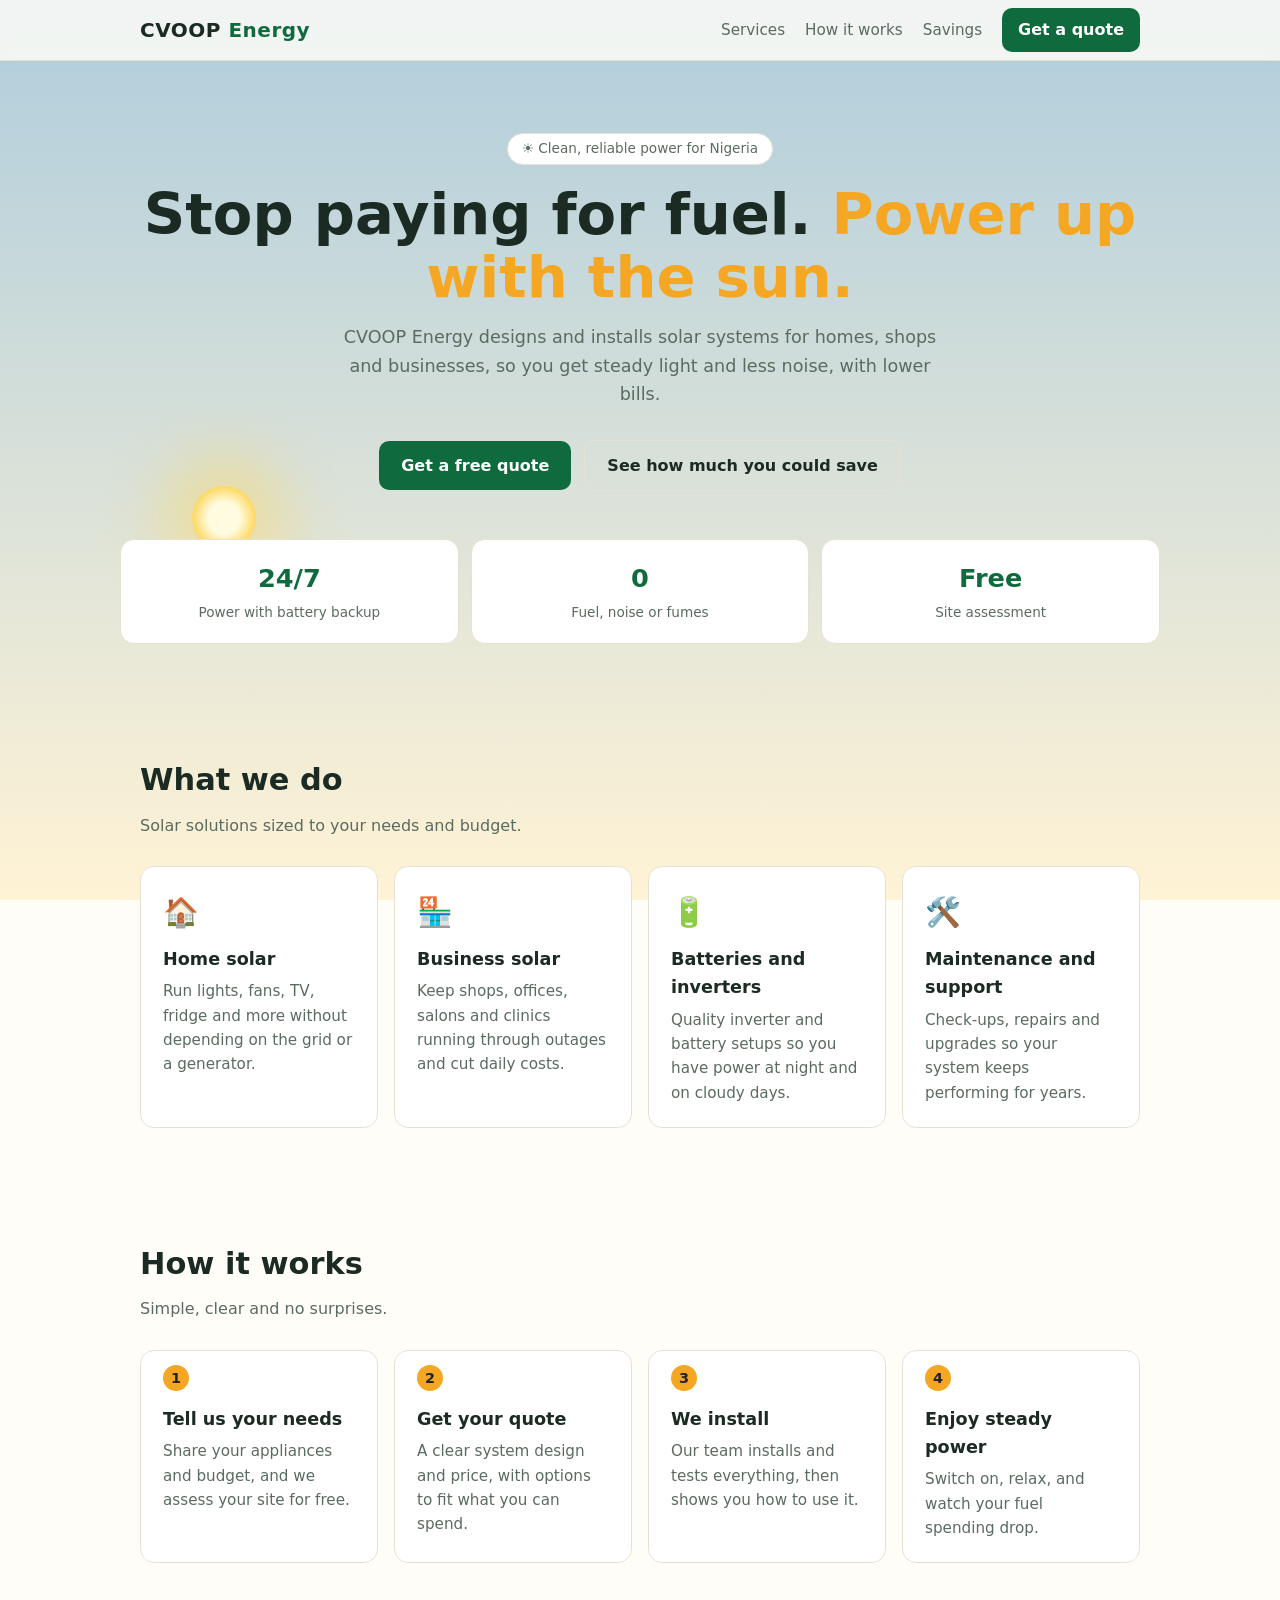
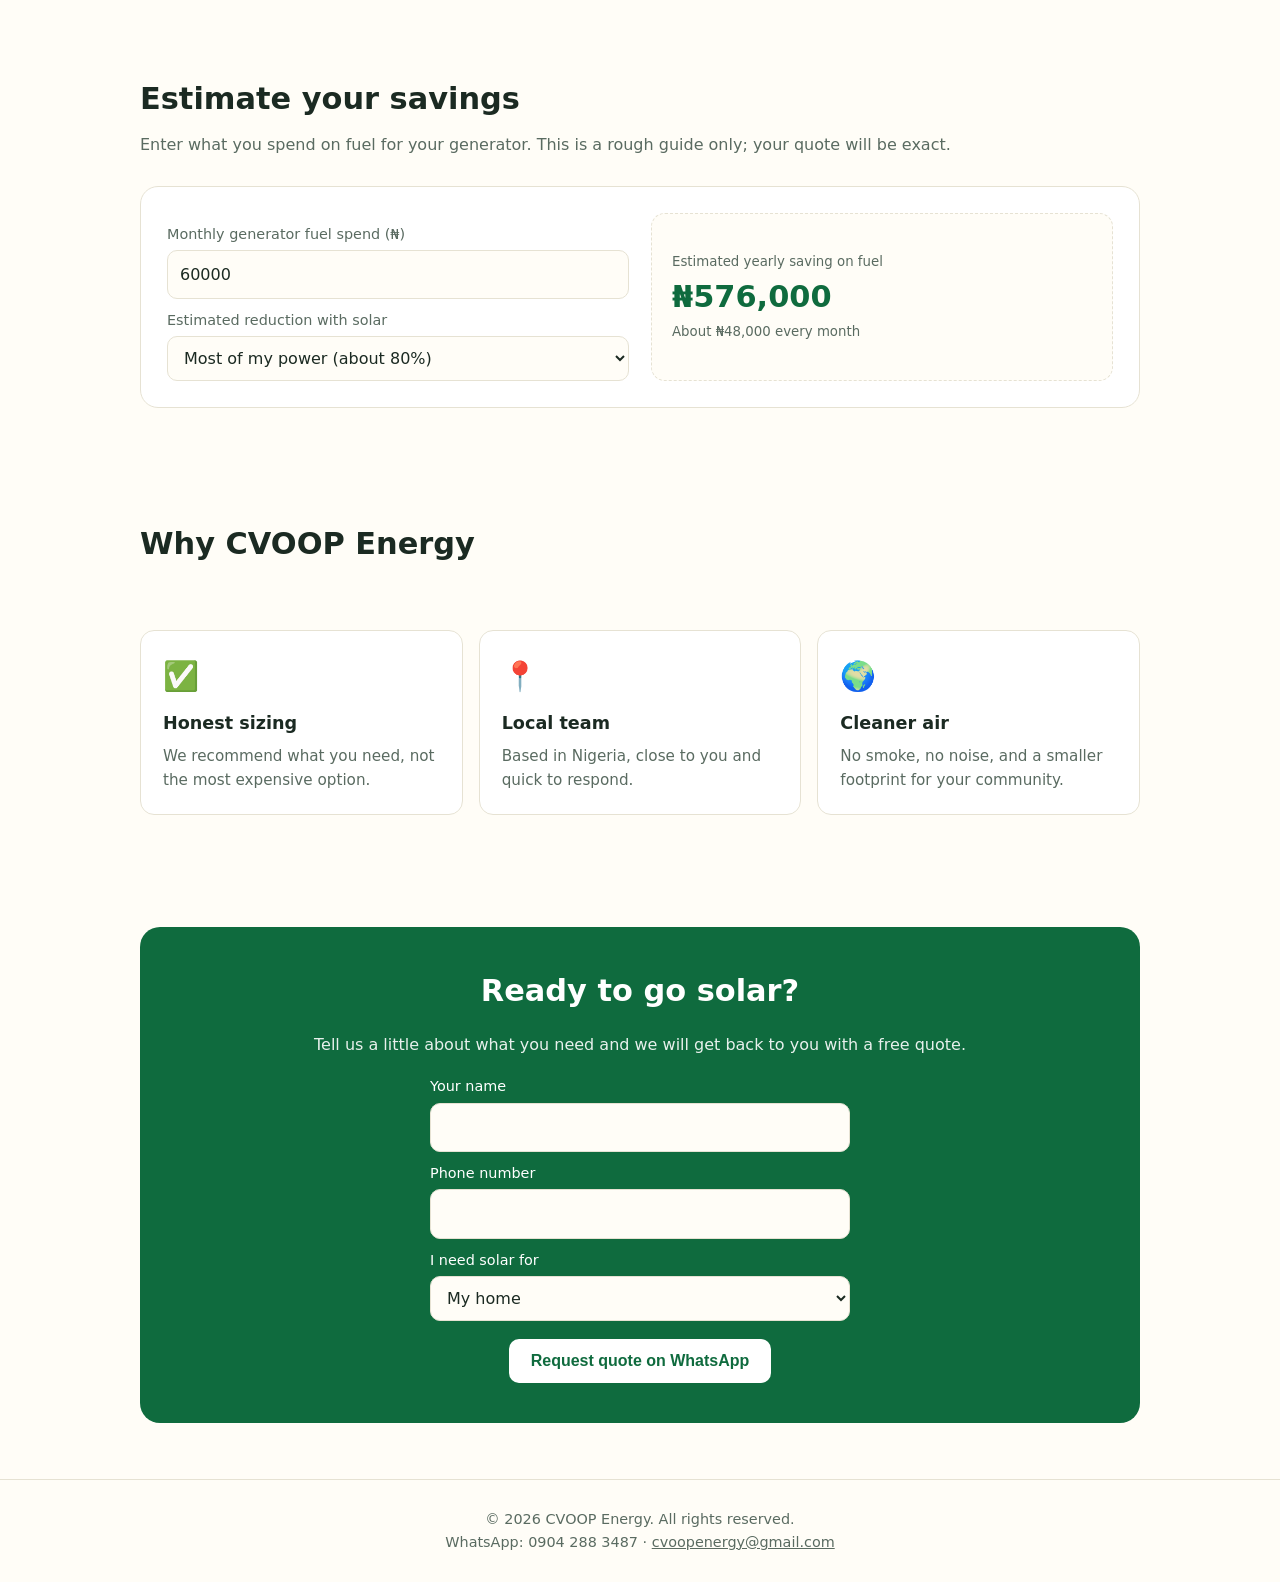
==== index.html @ 89eabb09 "Add files via upload" ====
<!DOCTYPE html>
<html lang="en">
<head>
<meta charset="utf-8">
<meta name="viewport" content="width=device-width, initial-scale=1, viewport-fit=cover">
<meta name="description" content="CVOOP Energy designs and installs solar power systems for homes and businesses. Get a free quote."><link rel="icon" href="data:image/svg+xml,%3Csvg xmlns='http://www.w3.org/2000/svg' viewBox='0 0 100 100'%3E%3Ctext y='.9em' font-size='90'%3E%E2%98%80%EF%B8%8F%3C/text%3E%3C/svg%3E"><title>CVOOP Energy | Solar Power for Homes and Businesses</title>
<style>
:root{--bg:#fffdf7;--surface:#ffffff;--text:#1b2a22;--muted:#5a6b61;--brand:#0f6b3e;--brand-d:#0a4d2c;--sun:#f5a623;--line:#e6e2d3;--on-brand:#ffffff;box-sizing:border-box;padding-top:env(safe-area-inset-top,0px);padding-bottom:env(safe-area-inset-bottom,0px)}
@media (prefers-color-scheme:dark){:root:not([data-theme="light"]){--bg:#0e1511;--surface:#16211b;--text:#eaf2ec;--muted:#9bb0a3;--brand:#3fbf7f;--brand-d:#2fa56a;--sun:#f7b84a;--line:#25352c;--on-brand:#06210f}}
:root[data-theme="dark"]{--bg:#0e1511;--surface:#16211b;--text:#eaf2ec;--muted:#9bb0a3;--brand:#3fbf7f;--brand-d:#2fa56a;--sun:#f7b84a;--line:#25352c;--on-brand:#06210f}
html{scroll-padding-top:env(safe-area-inset-top,0px);scroll-behavior:smooth}
*{box-sizing:border-box}
body{margin:0;background:transparent;color:var(--text);font-family:system-ui,-apple-system,"Segoe UI",Roboto,sans-serif;line-height:1.6}
.wrap{max-width:1040px;margin:0 auto;padding:0 20px}
header{position:sticky;top:env(safe-area-inset-top,0px);background:color-mix(in srgb,var(--bg) 82%,transparent);-webkit-backdrop-filter:blur(8px);backdrop-filter:blur(8px);border-bottom:1px solid var(--line);z-index:5}
nav{display:flex;align-items:center;justify-content:space-between;height:60px}
.logo{font-weight:800;font-size:1.25rem;letter-spacing:.5px;color:var(--text);text-decoration:none}
.logo span{color:var(--brand)}
nav a.link{color:var(--muted);text-decoration:none;margin-left:20px;font-size:.95rem}
@media(max-width:640px){nav a.link{display:none}}
.btn{display:inline-block;background:var(--brand);color:var(--on-brand);padding:12px 22px;border-radius:10px;font-weight:600;text-decoration:none;border:0;cursor:pointer;font-size:1rem}
.btn:hover{background:var(--brand-d)}
.btn.alt{background:transparent;color:var(--text);border:1px solid var(--line)}
.hero{padding:72px 0 56px;text-align:center}
.tag{display:inline-block;background:var(--surface);border:1px solid var(--line);padding:4px 14px;border-radius:99px;font-size:.85rem;color:var(--muted)}
h1{font-size:clamp(2.1rem,6vw,3.6rem);line-height:1.1;margin:18px 0 14px}
h1 em{font-style:normal;color:var(--sun)}
.hero p{max-width:600px;margin:0 auto 28px;color:var(--muted);font-size:1.1rem}
.hero .btn{margin:4px}
.stats{display:grid;grid-template-columns:repeat(3,1fr);gap:12px;margin-top:44px}
.stat{background:var(--surface);border:1px solid var(--line);border-radius:14px;padding:18px}
.stat b{display:block;font-size:1.6rem;color:var(--brand)}
.stat span{font-size:.85rem;color:var(--muted)}
section{padding:56px 0}
h2{font-size:1.9rem;margin:0 0 8px}
.sub{color:var(--muted);margin:0 0 28px}
.grid{display:grid;grid-template-columns:repeat(auto-fit,minmax(230px,1fr));gap:16px}
.card{background:var(--surface);border:1px solid var(--line);border-radius:14px;padding:22px}
.card .ic{font-size:1.8rem}
.card h3{margin:10px 0 6px;font-size:1.1rem}
.card p{margin:0;color:var(--muted);font-size:.95rem}
.steps{counter-reset:s}
.steps .card{position:relative;padding-top:44px}
.steps .card::before{counter-increment:s;content:counter(s);position:absolute;top:14px;left:22px;width:26px;height:26px;border-radius:50%;background:var(--sun);color:#222;font-weight:700;display:grid;place-items:center;font-size:.9rem}
.calc{background:var(--surface);border:1px solid var(--line);border-radius:18px;padding:26px;display:grid;gap:22px;grid-template-columns:1fr 1fr}
@media(max-width:700px){.calc{grid-template-columns:1fr}}
label{display:block;font-size:.9rem;color:var(--muted);margin:10px 0 4px}
input,select,textarea{width:100%;padding:11px 12px;border-radius:10px;border:1px solid var(--line);background:var(--bg);color:var(--text);font:inherit}
.out{background:var(--bg);border:1px dashed var(--line);border-radius:14px;padding:20px;display:flex;flex-direction:column;justify-content:center}
.out b{font-size:1.9rem;color:var(--brand)}
.out small{color:var(--muted)}
.cta{background:var(--brand);color:var(--on-brand);border-radius:20px;padding:40px 24px;text-align:center}
.cta p{opacity:.9}
.cta .btn{background:var(--on-brand);color:var(--brand)}
footer{border-top:1px solid var(--line);padding:28px 0;color:var(--muted);font-size:.9rem;text-align:center}
[hidden]{display:none!important}
body[data-view="projects"] main>*:not(#projects){display:none}
body[data-view="admin"] main>*:not(#admin):not(#locked){display:none}
body[data-view="home"] #projects,body[data-view="home"] #admin,body[data-view="home"] #locked,body[data-view="projects"] #locked,body[data-view="projects"] #admin{display:none}
.proj h3{margin:0 0 4px}.meta{color:var(--muted);font-size:.85rem;margin-bottom:8px}.proj details{margin-top:12px}.proj summary{cursor:pointer;color:var(--brand);font-weight:600}.tw{overflow-x:auto}table.beme{width:100%;border-collapse:collapse;font-size:.85rem;margin-top:8px}table.beme th,table.beme td{border-bottom:1px solid var(--line);padding:6px;text-align:left;white-space:nowrap}.acts{display:flex;gap:8px;margin-top:12px;flex-wrap:wrap}.btn.sm{padding:6px 12px;font-size:.85rem}.adm{background:var(--surface);border:1px solid var(--line);border-radius:18px;padding:24px}.row{display:grid;grid-template-columns:2fr .8fr .7fr .9fr auto;gap:6px;margin-top:6px}.two{display:grid;grid-template-columns:1fr 1fr;gap:10px}@media(max-width:700px){.row{grid-template-columns:1fr 1fr}.row .it{grid-column:1/-1}.two{grid-template-columns:1fr}}
html{background:var(--bg)}
#sky{position:fixed;inset:0;z-index:-1;overflow:hidden;pointer-events:none;background:linear-gradient(#9edbff,#fff4d6)}
#sun,#moon{position:absolute;border-radius:50%;transform:translate(-50%,-50%)}
#sun{width:64px;height:64px;background:radial-gradient(circle,#fffbe0 0 35%,#ffd65a 72%);box-shadow:0 0 60px 30px rgba(255,214,90,.45)}
#moon{width:46px;height:46px;background:#f3f1e6;box-shadow:0 0 30px 8px rgba(220,225,255,.3),inset -12px -6px 0 0 #c9c7b8;opacity:0}
.star{position:absolute;width:2px;height:2px;border-radius:50%;background:#fff}
#cyc{position:fixed;right:14px;bottom:calc(14px + env(safe-area-inset-bottom,0px));z-index:6;background:var(--surface);color:var(--text)}
.card,.stat,.calc,.adm,.out,input,select,textarea,header{transition:background-color .8s,border-color .8s,color .8s}
body{transition:color .8s}
html{-webkit-text-size-adjust:100%}
input,select,textarea{font-size:16px}
.btn{min-height:44px;display:inline-flex;align-items:center;justify-content:center}
.btn.sm{min-height:40px}
.menu{display:none;background:none;border:1px solid var(--line);color:var(--text);border-radius:10px;width:44px;height:44px;font-size:1.3rem;cursor:pointer}
@media(max-width:640px){
.wrap{padding:0 16px}
.menu{display:inline-block}
nav .navlinks{display:none;position:absolute;left:0;right:0;top:100%;background:var(--bg);border-bottom:1px solid var(--line);padding:6px 16px 16px;flex-direction:column}
nav .navlinks.open{display:flex}
nav .navlinks a.link:not([hidden]){display:block!important;margin:0;padding:14px 0;font-size:1.05rem;border-bottom:1px solid var(--line)}
nav .navlinks .btn{margin:14px 0 0!important;padding:12px 16px!important}
.hero{padding:44px 0 36px}
.hero .btn{display:flex;width:100%;margin:10px 0}
.stats{gap:8px;margin-top:32px}.stat{padding:12px 6px}.stat b{font-size:1.3rem}.stat span{font-size:.75rem}
section{padding:36px 0}h2{font-size:1.5rem}
.calc{padding:18px}.cta{padding:28px 16px}.adm{padding:16px}
}
.bimg{display:block;width:100%;max-height:320px;object-fit:contain;background:var(--bg);border:1px solid var(--line);border-radius:10px;margin-top:12px}
.bwrap{position:relative;margin-top:12px;cursor:zoom-in;-webkit-user-select:none;user-select:none;-webkit-touch-callout:none}
.bwrap .bimg{margin-top:0;pointer-events:none;-webkit-user-drag:none}
.bshield{position:absolute;inset:0}
.lbox{position:fixed;inset:0;z-index:50;background:rgba(0,0,0,.88);display:flex;flex-direction:column;align-items:center;justify-content:flex-start;overflow-y:auto;padding:16px;gap:12px}
.lbox>.btn{position:sticky;top:0;flex:none;z-index:2}
.lbox .bwrap{flex:none}
.lbox .bwrap{cursor:default;max-width:100%}
.lbox .bimg{max-height:calc(100vh - 110px);width:auto;max-width:100%;border:0}
@media print{.bwrap,.lbox{display:none!important}}
.bshield.wm{background-image:url("data:image/svg+xml;utf8,%3Csvg xmlns='http://www.w3.org/2000/svg' width='260' height='160'%3E%3Ctext x='130' y='80' text-anchor='middle' font-family='Arial' font-size='22' font-weight='700' fill='white' fill-opacity='.55' stroke='black' stroke-opacity='.35' stroke-width='.8' transform='rotate(-30 130 80)'%3ECVOOP ENERGY%3C/text%3E%3C/svg%3E");background-repeat:repeat}
</style>
</head>
<body data-view="home">
<div id="sky" aria-hidden="true"><div id="sun"></div><div id="moon"></div></div>
<header><div class="wrap"><nav>
<a class="logo" href="#top">CVOOP <span>Energy</span></a>
<button class="menu" id="menuBtn" type="button" aria-label="Menu" aria-expanded="false">☰</button>
<div class="navlinks" id="navLinks"><a class="link" href="#services">Services</a><a class="link" href="#process">How it works</a><a class="link" href="#savings">Savings</a><a class="btn" style="margin-left:20px;padding:8px 16px" href="#contact">Get a quote</a></div>
</nav></div></header>

<main id="top">
<div class="wrap hero">
<span class="tag">☀️ Clean, reliable power for Nigeria</span>
<h1>Stop paying for fuel. <em>Power up with the sun.</em></h1>
<p>CVOOP Energy designs and installs solar systems for homes, shops and businesses, so you get steady light and less noise, with lower bills.</p>
<a class="btn" href="#contact">Get a free quote</a> <a class="btn alt" href="#savings">See how much you could save</a>
<div class="stats">
<div class="stat"><b>24/7</b><span>Power with battery backup</span></div>
<div class="stat"><b>0</b><span>Fuel, noise or fumes</span></div>
<div class="stat"><b>Free</b><span>Site assessment</span></div>
</div>
</div>

<section id="services"><div class="wrap">
<h2>What we do</h2><p class="sub">Solar solutions sized to your needs and budget.</p>
<div class="grid">
<div class="card"><div class="ic">🏠</div><h3>Home solar</h3><p>Run lights, fans, TV, fridge and more without depending on the grid or a generator.</p></div>
<div class="card"><div class="ic">🏪</div><h3>Business solar</h3><p>Keep shops, offices, salons and clinics running through outages and cut daily costs.</p></div>
<div class="card"><div class="ic">🔋</div><h3>Batteries and inverters</h3><p>Quality inverter and battery setups so you have power at night and on cloudy days.</p></div>
<div class="card"><div class="ic">🛠️</div><h3>Maintenance and support</h3><p>Check-ups, repairs and upgrades so your system keeps performing for years.</p></div>
</div></div></section>

<section id="process"><div class="wrap">
<h2>How it works</h2><p class="sub">Simple, clear and no surprises.</p>
<div class="grid steps">
<div class="card"><h3>Tell us your needs</h3><p>Share your appliances and budget, and we assess your site for free.</p></div>
<div class="card"><h3>Get your quote</h3><p>A clear system design and price, with options to fit what you can spend.</p></div>
<div class="card"><h3>We install</h3><p>Our team installs and tests everything, then shows you how to use it.</p></div>
<div class="card"><h3>Enjoy steady power</h3><p>Switch on, relax, and watch your fuel spending drop.</p></div>
</div></div></section>

<section id="savings"><div class="wrap">
<h2>Estimate your savings</h2><p class="sub">Enter what you spend on fuel for your generator. This is a rough guide only; your quote will be exact.</p>
<div class="calc">
<div>
<label for="spend">Monthly generator fuel spend (₦)</label>
<input id="spend" type="number" min="0" value="60000" step="5000">
<label for="cut">Estimated reduction with solar</label>
<select id="cut"><option value="0.6">Partial backup (about 60%)</option><option value="0.8" selected>Most of my power (about 80%)</option><option value="0.95">Almost fully solar (about 95%)</option></select>
</div>
<div class="out">
<small>Estimated yearly saving on fuel</small>
<b id="yr">₦0</b>
<small id="mo"></small>
</div>
</div></div></section>

<section id="why"><div class="wrap">
<h2>Why CVOOP Energy</h2><p class="sub">&nbsp;</p>
<div class="grid">
<div class="card"><div class="ic">✅</div><h3>Honest sizing</h3><p>We recommend what you need, not the most expensive option.</p></div>
<div class="card"><div class="ic">📍</div><h3>Local team</h3><p>Based in Nigeria, close to you and quick to respond.</p></div>
<div class="card"><div class="ic">🌍</div><h3>Cleaner air</h3><p>No smoke, no noise, and a smaller footprint for your community.</p></div>
</div></div></section>

<section id="contact"><div class="wrap">
<div class="cta">
<h2>Ready to go solar?</h2>
<p>Tell us a little about what you need and we will get back to you with a free quote.</p>
<div style="max-width:420px;margin:18px auto;text-align:left">
<label for="nm" style="color:inherit">Your name</label><input id="nm" autocomplete="name">
<label for="ph" style="color:inherit">Phone number</label><input id="ph" type="tel" autocomplete="tel">
<label for="ty" style="color:inherit">I need solar for</label>
<select id="ty"><option>My home</option><option>My business</option><option>Not sure yet</option></select>
</div>
<button class="btn" id="send" type="button">Request quote on WhatsApp</button>
</div>
</div></section>
</main>

<footer><div class="wrap">© <span id="y"></span> CVOOP Energy. All rights reserved.<br>WhatsApp: 0904 288 3487 · <a href="mailto:cvoopenergy@gmail.com" style="color:inherit">cvoopenergy@gmail.com</a></div></footer>

<script>
(function(){
  var fmt=function(n){return "₦"+Math.round(n).toLocaleString("en-NG")};
  var s=document.getElementById("spend"),c=document.getElementById("cut");
  function calc(){var m=(parseFloat(s.value)||0)*parseFloat(c.value);
    document.getElementById("yr").textContent=fmt(m*12);
    document.getElementById("mo").textContent="About "+fmt(m)+" every month";}
  s.addEventListener("input",calc);c.addEventListener("change",calc);calc();
  document.getElementById("y").textContent=new Date().getFullYear();
  // Replace with the real WhatsApp number in international format, digits only
  var WHATSAPP="2349042883487";
  document.getElementById("send").addEventListener("click",function(){
    var t="Hello CVOOP Energy, I’m "+(document.getElementById("nm").value||"a new customer")+
      ". I need solar for: "+document.getElementById("ty").value+
      ". My phone: "+(document.getElementById("ph").value||"—")+". Please send me a quote.";
    window.open("https://wa.me/"+WHATSAPP+"?text="+encodeURIComponent(t),"_blank");
  });
})();
</script>
<script>
(function(){
var root=document.documentElement,sky=document.getElementById("sky"),sun=document.getElementById("sun"),moon=document.getElementById("moon"),btn=document.getElementById("cyc");
var stars=[];for(var i=0;i<45;i++){var s=document.createElement("i");s.className="star";s.style.left=(Math.random()*100)+"%";s.style.top=(Math.random()*60)+"%";s.style.opacity=0;s.style.transform="scale("+(0.6+Math.random()*1.2)+")";sky.appendChild(s);stars.push(s)}
var KD=[[-1,[7,12,28],[18,28,52]],[-0.12,[7,12,28],[18,28,52]],[0,[42,35,80],[100,50,80]],[0.18,[70,50,70],[120,70,60]],[0.5,[20,50,80],[40,70,95]],[1,[20,50,80],[40,70,95]]];
var KL=[[-1,[150,165,205],[215,210,232]],[-0.12,[150,165,205],[215,210,232]],[0,[205,160,190],[255,205,170]],[0.18,[255,190,130],[255,232,185]],[0.5,[150,210,250],[255,246,222]],[1,[150,210,250],[255,246,222]]];
var K=KL,mq=matchMedia("(prefers-color-scheme: dark)");
function cl(v,a,b){return Math.min(b,Math.max(a,v))}
function mix(a,b,t){return a.map(function(v,i){return Math.round(v+(b[i]-v)*t)})}
function rgb(c){return "rgb("+c.join(",")+")"}
function pal(e){for(var i=1;i<K.length;i++){if(e<=K[i][0]){var t=(e-K[i-1][0])/(K[i][0]-K[i-1][0]);return[mix(K[i-1][1],K[i][1],t),mix(K[i-1][2],K[i][2],t)]}}return[K[5][1],K[5][2]]}
function draw(h){
 var dark=mq.matches;K=dark?KD:KL;var p=(h-6)/12,e=Math.sin(Math.PI*p),c=pal(e);
 sky.style.background="linear-gradient(to bottom,"+rgb(c[0])+","+rgb(c[1])+")";
 root.removeAttribute("data-theme");
 var sc=mix([255,110,40],[255,214,90],cl(e*2.5,0,1));
 sun.style.background="radial-gradient(circle,#fffbe0 0 35%,"+rgb(sc)+" 72%)";
 sun.style.boxShadow="0 0 60px 30px rgba("+sc.join(",")+",.45)";
 sun.style.display=(p>-0.12&&p<1.12)?"block":"none";
 sun.style.left=(5+90*p)+"%";sun.style.top=(88-72*Math.sin(Math.PI*p))+"%";
 var pm=h>=18?(h-18)/12:(h+6)/12;
 moon.style.left=(5+90*pm)+"%";moon.style.top=(88-72*Math.sin(Math.PI*pm))+"%";
 moon.style.opacity=cl((0.05-e)*6,0,1);
 var n=dark?cl((-e-0.05)/0.4,0,1):0;stars.forEach(function(x){x.style.opacity=n});
}
var previewing=false,timer=null,last=null,reduce=matchMedia("(prefers-reduced-motion: reduce)").matches,H=reduce?12:7;
function real(){var d=new Date();return d.getHours()+d.getMinutes()/60}
function tick(){draw(H)}
tick();if(mq.addEventListener)mq.addEventListener("change",tick);
if(!reduce){(function f(t){if(last!=null){H=(H+(t-last)/1000*24/60)%24}last=t;draw(H);requestAnimationFrame(f)})(performance.now());}
if(btn)btn.onclick=function(){
 if(previewing){previewing=false;clearInterval(timer);btn.textContent="▶ Preview sun cycle";tick();return}
 previewing=true;btn.textContent="■ Stop preview";
 var start=real(),step=0;
 timer=setInterval(function(){step++;draw((start+step*0.1)%24);if(step>=240){previewing=false;clearInterval(timer);btn.textContent="▶ Preview sun cycle";tick()}},80);
};
})();
</script>
<script>
(function(){var b=document.getElementById("menuBtn"),n=document.getElementById("navLinks");
function set(o){n.classList.toggle("open",o);b.setAttribute("aria-expanded",o);b.textContent=o?"✕":"☰"}
b.onclick=function(){set(!n.classList.contains("open"))};
n.addEventListener("click",function(e){if(e.target.closest("a"))set(false)});})();
</script>
</body>
</html>
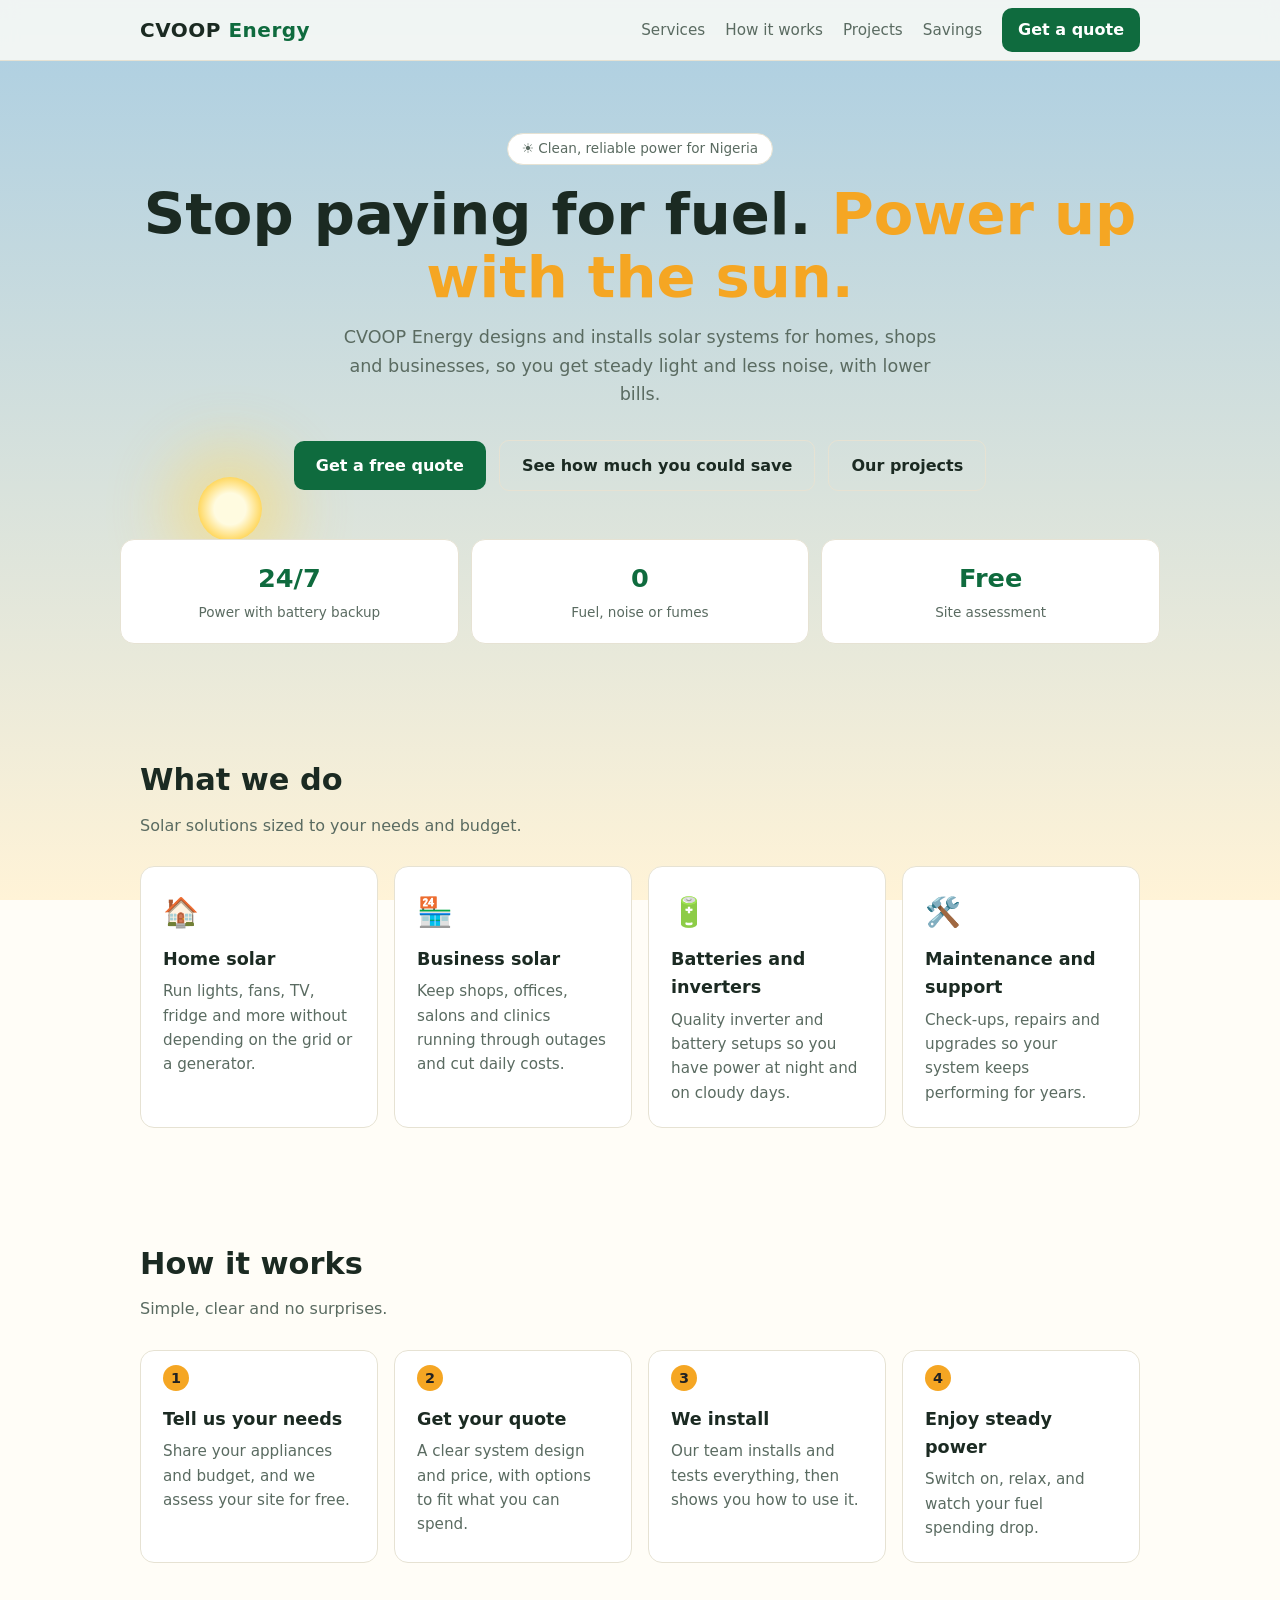
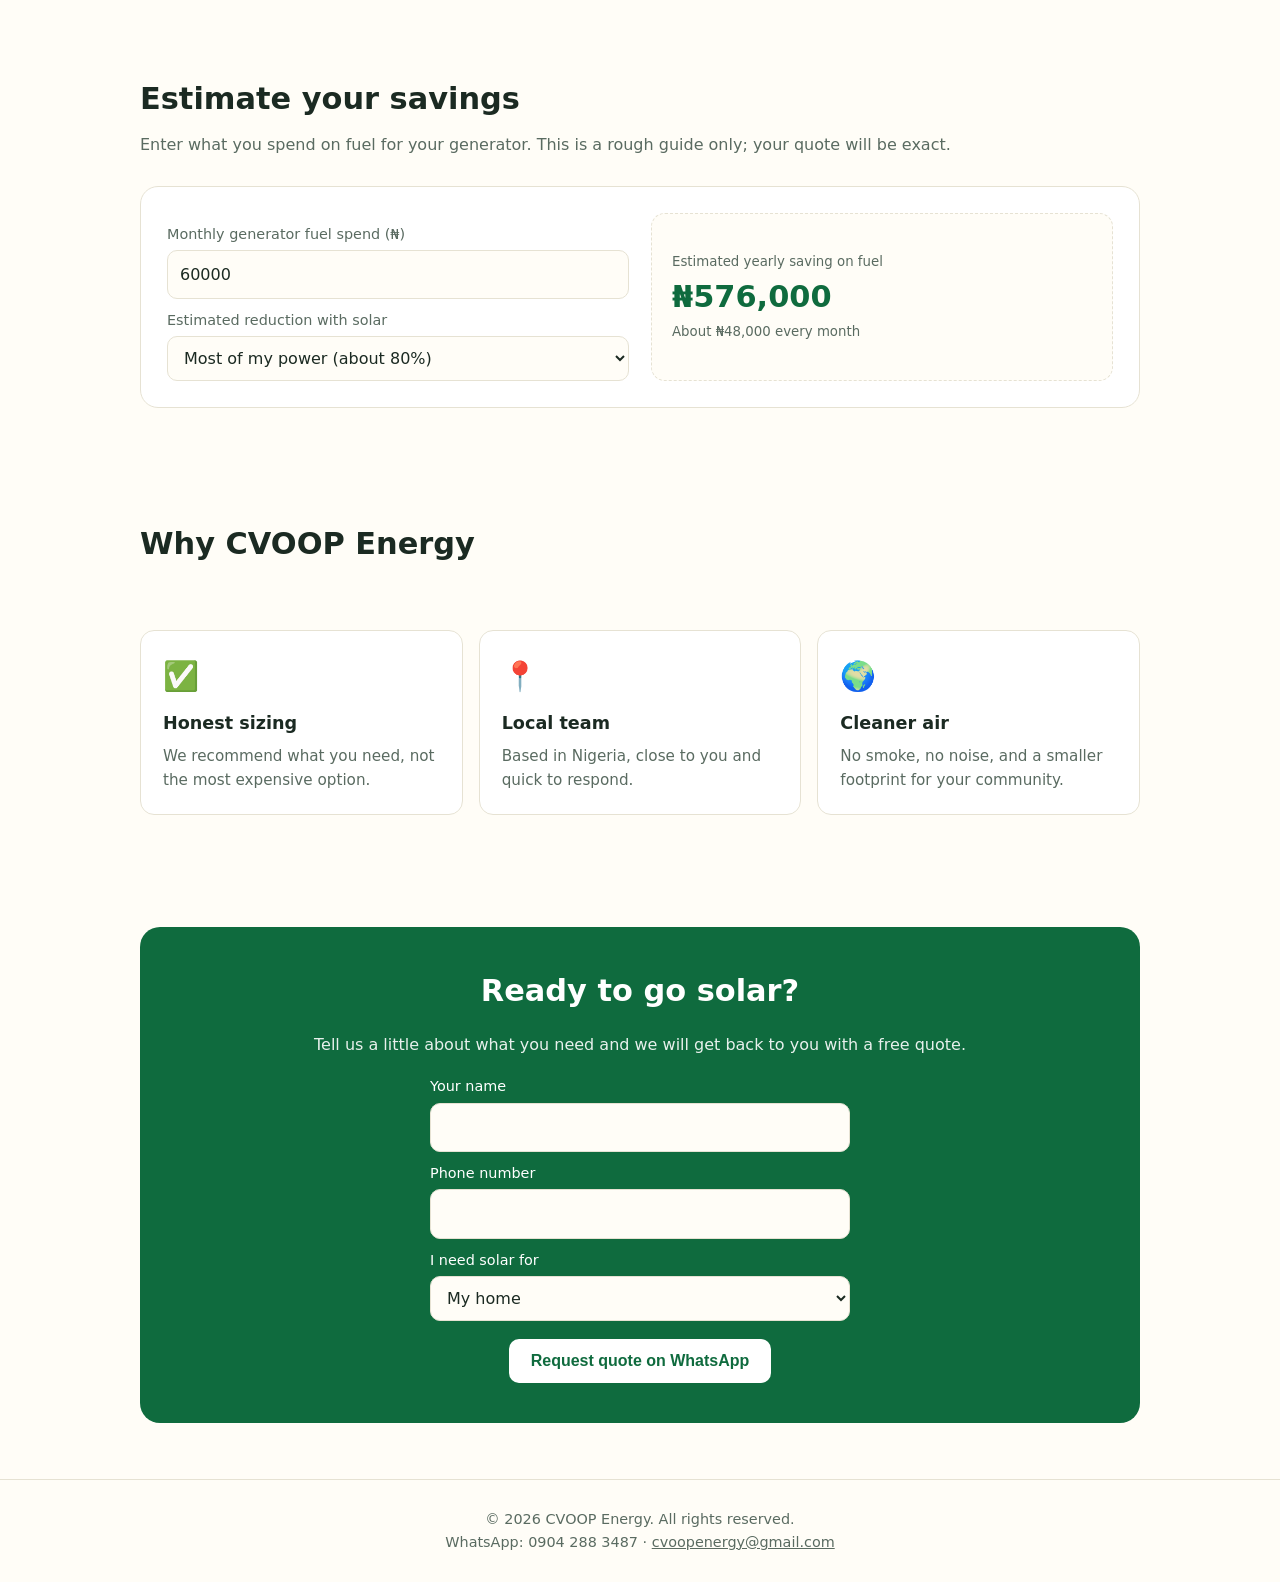
==== commit 67779985: "Add files via upload" ====
--- a/index.html
+++ b/index.html
@@ -103,7 +103,7 @@
 <header><div class="wrap"><nav>
 <a class="logo" href="#top">CVOOP <span>Energy</span></a>
 <button class="menu" id="menuBtn" type="button" aria-label="Menu" aria-expanded="false">☰</button>
-<div class="navlinks" id="navLinks"><a class="link" href="#services">Services</a><a class="link" href="#process">How it works</a><a class="link" href="#savings">Savings</a><a class="btn" style="margin-left:20px;padding:8px 16px" href="#contact">Get a quote</a></div>
+<div class="navlinks" id="navLinks"><a class="link" href="#services">Services</a><a class="link" href="#process">How it works</a><a class="link" href="projects.html">Projects</a><a class="link" href="#savings">Savings</a><a class="btn" style="margin-left:20px;padding:8px 16px" href="#contact">Get a quote</a></div>
 </nav></div></header>
 
 <main id="top">
@@ -111,7 +111,7 @@
 <span class="tag">☀️ Clean, reliable power for Nigeria</span>
 <h1>Stop paying for fuel. <em>Power up with the sun.</em></h1>
 <p>CVOOP Energy designs and installs solar systems for homes, shops and businesses, so you get steady light and less noise, with lower bills.</p>
-<a class="btn" href="#contact">Get a free quote</a> <a class="btn alt" href="#savings">See how much you could save</a>
+<a class="btn" href="#contact">Get a free quote</a> <a class="btn alt" href="#savings">See how much you could save</a> <a class="btn alt" href="projects.html">Our projects</a>
 <div class="stats">
 <div class="stat"><b>24/7</b><span>Power with battery backup</span></div>
 <div class="stat"><b>0</b><span>Fuel, noise or fumes</span></div>
